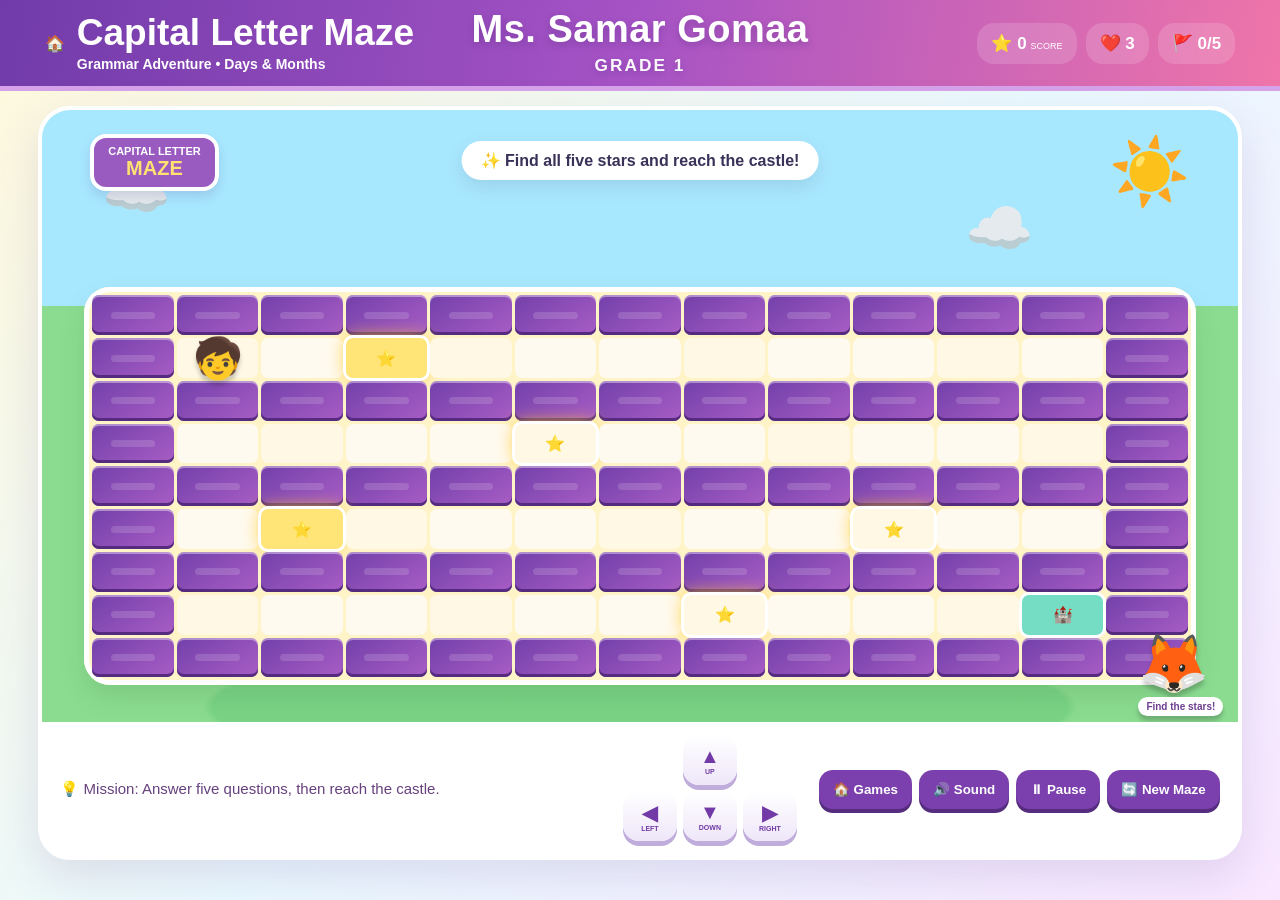
==== games/capital-letter-maze/index.html @ e2f873d1 "Add Capital Letter Maze game page" ====
<!doctype html><html lang="en"><head><meta charset="utf-8"><meta name="viewport" content="width=device-width,initial-scale=1"><title>Capital Letter Maze — Grammar Adventure</title><link rel="stylesheet" href="../../style.css"><meta name="theme-color" content="#713baa"></head><body><header class="top"><div class="brand"><a href="../../" style="color:white;text-decoration:none">🏠</a><div><h1>Capital Letter Maze</h1><p>Grammar Adventure • Days &amp; Months</p></div></div><div class="teacher-title"><div class="teacher-name">Ms. Samar Gomaa</div><div class="teacher-grade">Grade 1</div></div><div class="hud"><div>⭐ <b id="score">0</b><small>SCORE</small></div><div>❤️ <b id="lives">3</b></div><div>🚩 <b id="checkpointCount">0/5</b></div></div></header><main><section class="game-shell"><div class="scene"><div class="sky-decor">☁️</div><div class="sky-decor cloud2">☁️</div><div class="sun">☀️</div><div class="sign">CAPITAL LETTER<br><span>MAZE</span></div><div id="message" class="message">Find the stars!</div><div id="maze" class="maze"></div><div id="player" class="player">🧒</div><div class="guide">🦊<span>Find the stars!</span></div></div><div class="bottom"><div class="hint">💡 Mission: Answer five questions, then reach the castle.</div><div class="dpad"><button class="move up" data-dir="up">▲<small>UP</small></button><button class="move left" data-dir="left">◀<small>LEFT</small></button><button class="move down" data-dir="down">▼<small>DOWN</small></button><button class="move right" data-dir="right">▶<small>RIGHT</small></button></div><div class="actions"><a href="../../"><button>🏠 Games</button></a><button id="sound">🔊 Sound</button><button id="pause">⏸ Pause</button><button id="restart">🔄 New Maze</button></div></div></section></main><div id="questionModal" class="modal hidden"><div class="question-card"><div class="q-star">⭐</div><div class="q-label">GRAMMAR CHECKPOINT</div><h2 id="questionText"></h2><div id="answers" class="answers"></div><div id="feedback"></div></div></div><div id="winModal" class="modal hidden"><div class="win-card"><div class="confetti">🎉</div><div class="trophy">🏆</div><h2>MISSION COMPLETE!</h2><p>You mastered capital letters!</p><div class="final-score">⭐ <span id="finalScore">0</span> points</div><div class="stars">⭐⭐⭐⭐⭐</div><button id="again">PLAY A NEW MAZE</button><a href="../../" style="display:block;margin-top:12px;color:#7b40ad;font-weight:900">🏠 Back to Games</a></div></div><script src="../../script.js"></script></body></html>
---- style.css ----
*{box-sizing:border-box}
:root{--purple:#7740ad;--purple2:#a55bc6;--pink:#ef75a9;--cream:#fff7d9;--green:#75d486;--ink:#3a3159}
html,body{margin:0;min-height:100%;font-family:"Trebuchet MS",Arial,sans-serif;color:var(--ink)}
body{background:linear-gradient(135deg,#fff9dc,#eaf9ff 52%,#f9e7ff);overflow-x:hidden}
.letter-bg{position:fixed;inset:-8%;z-index:-1;display:flex;flex-wrap:wrap;align-content:space-around;justify-content:space-around;gap:25px 55px;font-size:clamp(50px,8vw,110px);font-weight:900;opacity:.055;transform:rotate(-8deg);pointer-events:none}
.top{min-height:86px;padding:8px 3.5vw;display:flex;align-items:center;justify-content:space-between;color:#fff;background:linear-gradient(100deg,#713baa,#a653c5,#ef75a9);box-shadow:0 5px 0 #d6a3ea;gap:12px}
.brand{display:flex;align-items:center;gap:12px}.brand h1{margin:0;font-size:clamp(22px,3vw,37px);line-height:1}.brand p{margin:5px 0 0;font-weight:800;font-size:14px}
.badge{width:56px;height:56px;border-radius:17px;background:#fff;color:#7740ad;display:grid;place-items:center;font-size:35px;font-weight:900;box-shadow:0 5px #542b7c;position:relative}.badge span{position:absolute;font-size:12px;color:#f0bf32;bottom:5px}
.teacher-title{text-align:center;position:absolute;left:50%;transform:translateX(-50%);pointer-events:none;text-shadow:0 3px 7px #542b7c55}.teacher-name{font-size:clamp(22px,3.1vw,38px);font-weight:900;letter-spacing:.5px;line-height:1.05}.teacher-grade{font-size:clamp(13px,1.35vw,18px);font-weight:900;margin-top:5px;letter-spacing:2px;text-transform:uppercase;opacity:.96}.hud{display:flex;gap:9px}.hud div{background:#ffffff25;border-radius:17px;padding:10px 14px;font-size:17px}.hud small{font-size:9px;margin-left:4px}
main{padding:20px 3vw}.game-shell{max-width:1480px;margin:auto;border:4px solid #fff;border-radius:32px;overflow:hidden;background:#fff;box-shadow:0 16px 45px #64428c26}
.scene{height:min(68vh,700px);min-height:500px;position:relative;overflow:hidden;background:linear-gradient(#a8e8ff 0 32%,#8bdc91 32% 100%)}
.scene:after{content:"";position:absolute;left:-5%;right:-5%;bottom:-15%;height:35%;background:radial-gradient(ellipse at center,#66c979 0 46%,transparent 47%);opacity:.45;z-index:1}
.sky-decor{position:absolute;z-index:2;left:5%;top:8%;font-size:55px}.cloud2{left:auto;right:17%;top:14%}.sun{position:absolute;right:4%;top:4%;z-index:2;font-size:65px}
.sign{position:absolute;z-index:4;top:4%;left:4%;background:#9a5bc1;color:#fff;border:4px solid #fff;border-radius:16px;padding:8px 14px;text-align:center;font-weight:900;font-size:11px;line-height:1.05;box-shadow:0 6px 12px #4a287026}.sign span{font-size:20px;color:#ffe270}
.message{position:absolute;z-index:20;top:5%;left:50%;transform:translateX(-50%);background:#fff;padding:10px 19px;border-radius:20px;font-weight:900;white-space:nowrap;box-shadow:0 7px 17px #4b426322}
.maze{position:absolute;z-index:5;left:3.5%;right:3.5%;top:29%;bottom:6%;display:grid;gap:3px;padding:8px;border-radius:26px;background:#fff3c8;box-shadow:0 13px 25px #39753b28,inset 0 0 0 5px #fff}
.cell{border-radius:7px;display:grid;place-items:center;font-weight:900;font-size:clamp(11px,1.25vw,19px);user-select:none}
.wall{background:linear-gradient(145deg,#7340aa,#a85dc5);box-shadow:inset 0 2px #fff6,inset 0 -3px #552b7f}.wall:after{content:"";width:55%;height:18%;background:#ffffff25;border-radius:20px}
.path{background:#fffaf0}.path:nth-child(3n){background:#fff8e4}
.checkpoint{background:#ffe477;box-shadow:0 0 0 3px #fff,0 0 18px #ffc928;animation:starPulse 1.1s infinite}.goal{background:#76ddc5;box-shadow:0 0 0 3px #fff}.start{background:#ffeab2}
@keyframes starPulse{50%{transform:scale(.9);filter:brightness(1.08)}}
.player{position:absolute;z-index:25;font-size:40px;transform:translate(-50%,-50%);transition:left .11s linear,top .11s linear;filter:drop-shadow(0 5px 2px #0003);pointer-events:none}
.guide{position:absolute;z-index:18;right:1.2%;bottom:1%;font-size:57px;filter:drop-shadow(0 5px 2px #0003)}.guide span{display:block;background:#fff;border-radius:12px;padding:4px 8px;font-size:10px;color:#6e3e90;font-weight:900}
.bottom{min-height:128px;padding:13px 18px;display:flex;align-items:center;gap:16px;background:#fff}.hint{flex:1;font-size:15px;color:#67417e}
.dpad{width:180px;height:108px;display:grid;grid-template-columns:repeat(3,56px);grid-template-rows:52px 52px;gap:4px}.move{width:54px;height:50px;border:0;border-radius:16px;background:linear-gradient(#fff,#eee6f9);color:#713aa6;font-weight:900;font-size:20px;box-shadow:0 5px #c0addb;cursor:pointer;touch-action:none}.move:active,.move.active{transform:translateY(4px);box-shadow:0 1px #c0addb}.move small{display:block;font-size:7px}.up{grid-column:2}.left{grid-column:1;grid-row:2}.down{grid-column:2;grid-row:2}.right{grid-column:3;grid-row:2}
.actions{display:flex;gap:7px}.actions button,.win-card button{border:0;border-radius:14px;background:#7b40ad;color:#fff;padding:12px 14px;font-weight:900;box-shadow:0 4px #552c7e;cursor:pointer}.actions button:active,.win-card button:active{transform:translateY(3px);box-shadow:0 1px #552c7e}
.modal{position:fixed;inset:0;z-index:100;background:#33244eaa;display:grid;place-items:center;padding:20px}.hidden{display:none}.question-card,.win-card{width:min(680px,95vw);background:#fffdf4;border:6px solid #fff;border-radius:30px;padding:28px;text-align:center;box-shadow:0 22px 60px #0005}.q-star{font-size:55px}.q-label{color:#8247ab;font-size:13px;letter-spacing:2px;font-weight:900}.question-card h2{font-size:clamp(21px,3vw,31px);margin:14px 0 20px}.answers{display:grid;grid-template-columns:1fr 1fr;gap:12px}.answer{border:3px solid #eadcf4;background:#fff;border-radius:17px;padding:15px;font-size:19px;font-weight:900;color:#43345a;cursor:pointer}.answer:hover{background:#f5eaff}.answer.correct{background:#d9f7e8;border-color:#52b988}.answer.wrong{background:#ffe0e5;border-color:#dc7886}.answer:disabled{cursor:default}#feedback{min-height:31px;margin-top:14px;font-size:17px;font-weight:900}
.win-card{position:relative}.confetti{font-size:34px}.trophy{font-size:80px}.win-card h2{color:#7b40ad;font-size:40px;margin:0}.final-score{font-size:25px;font-weight:900;margin:14px}.stars{font-size:26px;margin:10px}.win-card button{font-size:18px;padding:14px 26px}
@media(max-width:900px){.teacher-title{position:static;transform:none;order:3;width:100%;padding-top:4px}.top{flex-wrap:wrap;justify-content:center;gap:6px}.brand{margin-right:auto}.hud{margin-left:auto}.bottom{flex-wrap:wrap;justify-content:center}.hint{flex-basis:100%;text-align:center}.actions{width:100%;justify-content:center}}
@media(max-width:600px){.top{height:auto;min-height:78px}.brand p{display:none}.hud{gap:3px}.hud div{padding:7px;font-size:13px}.scene{min-height:520px}.maze{left:2%;right:2%;top:29%;bottom:13%;gap:2px}.message{font-size:11px}.answers{grid-template-columns:1fr}.sign{display:none}.guide{font-size:42px}.letters{font-size:55px}
main{padding:8px 6px 12px}.top{padding:8px 10px;min-height:74px}.brand{gap:7px;min-width:0}.badge{width:44px;height:44px;border-radius:13px;font-size:27px;box-shadow:0 4px #542b7c}.brand h1{font-size:19px;white-space:nowrap}.hud{width:100%;justify-content:center}.hud div{padding:6px 9px;border-radius:12px;font-size:12px}.hud small{font-size:7px}.game-shell{border-width:3px;border-radius:20px}.scene{height:clamp(430px,64vh,590px);min-height:430px}.sky-decor{font-size:36px;top:7%;left:4%}.cloud2{right:8%;top:12%}.sun{font-size:43px;top:3%;right:2%}.message{top:10%;max-width:88%;padding:8px 11px;font-size:10px;text-align:center;white-space:normal;line-height:1.2}.maze{left:2.5%;right:2.5%;top:24%;bottom:11%;padding:5px;border-radius:18px}.cell{font-size:clamp(8px,2.3vw,13px);border-radius:4px}.player{font-size:30px}.guide{right:1%;bottom:.5%;font-size:32px}.guide span{font-size:8px;padding:3px 5px}.bottom{min-height:0;padding:10px 8px;gap:8px}.hint{font-size:11px;line-height:1.3;padding:0 3px}.dpad{width:164px;height:92px;grid-template-columns:repeat(3,50px);grid-template-rows:43px 43px;gap:3px}.move{width:48px;height:42px;border-radius:12px;font-size:17px}.actions{display:grid;grid-template-columns:repeat(2,1fr);width:100%;gap:7px}.actions button{padding:9px 7px;font-size:12px}.modal{padding:10px}.question-card,.win-card{width:min(94vw,520px);padding:18px 13px;border-width:4px;border-radius:22px}.q-star{font-size:40px}.question-card h2{font-size:21px;margin:10px 0 14px}.answer{padding:12px 10px;font-size:16px}.win-card h2{font-size:28px}.trophy{font-size:58px}.final-score{font-size:20px}}
@media(min-width:601px) and (max-width:900px){.scene{height:min(64vh,620px);min-height:470px}}
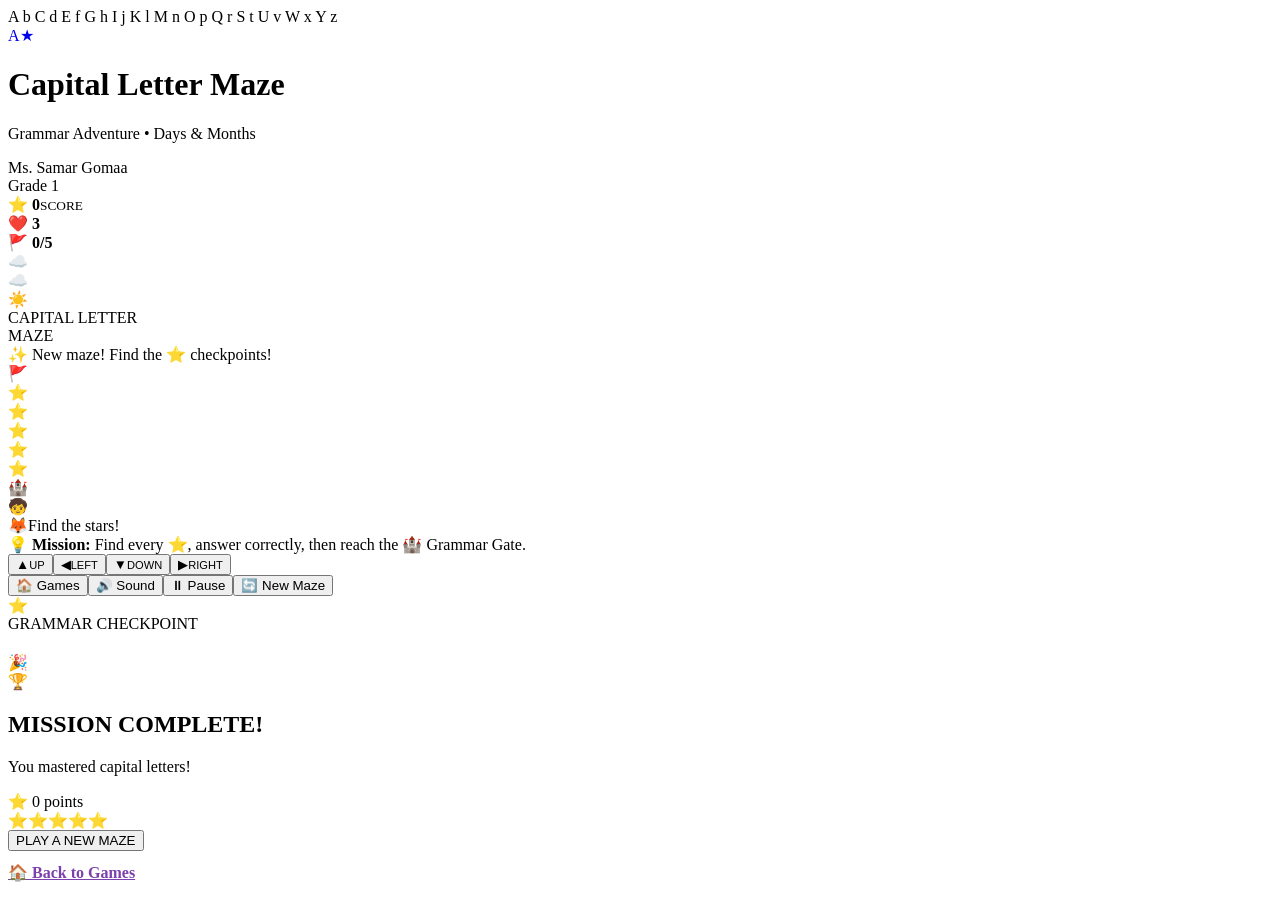
==== commit 3cfd4e46: "Add files via upload" ====
--- a/games/capital-letter-maze/index.html
+++ b/games/capital-letter-maze/index.html
@@ -1 +1,24 @@
-<!doctype html><html lang="en"><head><meta charset="utf-8"><meta name="viewport" content="width=device-width,initial-scale=1"><title>Capital Letter Maze — Grammar Adventure</title><link rel="stylesheet" href="../../style.css"><meta name="theme-color" content="#713baa"></head><body><header class="top"><div class="brand"><a href="../../" style="color:white;text-decoration:none">🏠</a><div><h1>Capital Letter Maze</h1><p>Grammar Adventure • Days &amp; Months</p></div></div><div class="teacher-title"><div class="teacher-name">Ms. Samar Gomaa</div><div class="teacher-grade">Grade 1</div></div><div class="hud"><div>⭐ <b id="score">0</b><small>SCORE</small></div><div>❤️ <b id="lives">3</b></div><div>🚩 <b id="checkpointCount">0/5</b></div></div></header><main><section class="game-shell"><div class="scene"><div class="sky-decor">☁️</div><div class="sky-decor cloud2">☁️</div><div class="sun">☀️</div><div class="sign">CAPITAL LETTER<br><span>MAZE</span></div><div id="message" class="message">Find the stars!</div><div id="maze" class="maze"></div><div id="player" class="player">🧒</div><div class="guide">🦊<span>Find the stars!</span></div></div><div class="bottom"><div class="hint">💡 Mission: Answer five questions, then reach the castle.</div><div class="dpad"><button class="move up" data-dir="up">▲<small>UP</small></button><button class="move left" data-dir="left">◀<small>LEFT</small></button><button class="move down" data-dir="down">▼<small>DOWN</small></button><button class="move right" data-dir="right">▶<small>RIGHT</small></button></div><div class="actions"><a href="../../"><button>🏠 Games</button></a><button id="sound">🔊 Sound</button><button id="pause">⏸ Pause</button><button id="restart">🔄 New Maze</button></div></div></section></main><div id="questionModal" class="modal hidden"><div class="question-card"><div class="q-star">⭐</div><div class="q-label">GRAMMAR CHECKPOINT</div><h2 id="questionText"></h2><div id="answers" class="answers"></div><div id="feedback"></div></div></div><div id="winModal" class="modal hidden"><div class="win-card"><div class="confetti">🎉</div><div class="trophy">🏆</div><h2>MISSION COMPLETE!</h2><p>You mastered capital letters!</p><div class="final-score">⭐ <span id="finalScore">0</span> points</div><div class="stars">⭐⭐⭐⭐⭐</div><button id="again">PLAY A NEW MAZE</button><a href="../../" style="display:block;margin-top:12px;color:#7b40ad;font-weight:900">🏠 Back to Games</a></div></div><script src="../../script.js"></script></body></html>+<!doctype html>
+<html lang="en">
+<head>
+<meta charset="utf-8"><meta name="viewport" content="width=device-width,initial-scale=1">
+<title>Capital Letter Maze — Grammar Adventure</title>
+<link rel="stylesheet" href="../../style.css">
+<link rel="manifest" href="../../manifest.json"><meta name="theme-color" content="#713baa"><meta name="apple-mobile-web-app-capable" content="yes"><meta name="apple-mobile-web-app-title" content="Grammar Adventure">
+</head>
+<body>
+<div class="letter-bg" aria-hidden="true">A b C d E f G h I j K l M n O p Q r S t U v W x Y z</div>
+<header class="top">
+  <div class="brand"><a href="../../" aria-label="Back to games" style="text-decoration:none"><div class="badge">A<span>★</span></div></a><div><h1>Capital Letter Maze</h1><p>Grammar Adventure • Days &amp; Months</p></div></div>
+  <div class="teacher-title"><div class="teacher-name">Ms. Samar Gomaa</div><div class="teacher-grade">Grade 1</div></div>
+  <div class="hud"><div>⭐ <b id="score">0</b><small>SCORE</small></div><div>❤️ <b id="lives">3</b></div><div>🚩 <b id="checkpointCount">0/5</b></div></div>
+</header>
+<main><section class="game-shell">
+  <div class="scene"><div class="sky-decor">☁️</div><div class="sky-decor cloud2">☁️</div><div class="sun">☀️</div><div class="sign">CAPITAL LETTER<br><span>MAZE</span></div><div id="message" class="message">Explore the maze and find all ⭐ checkpoints!</div><div id="maze" class="maze"></div><div id="player" class="player">🧒</div><div class="guide">🦊<span>Find the stars!</span></div></div>
+  <div class="bottom"><div class="hint">💡 <b>Mission:</b> Find every ⭐, answer correctly, then reach the 🏰 Grammar Gate.</div><div class="dpad"><button class="move up" data-dir="up">▲<small>UP</small></button><button class="move left" data-dir="left">◀<small>LEFT</small></button><button class="move down" data-dir="down">▼<small>DOWN</small></button><button class="move right" data-dir="right">▶<small>RIGHT</small></button></div><div class="actions"><a href="../../" style="text-decoration:none"><button type="button">🏠 Games</button></a><button id="sound">🔊 Sound</button><button id="pause">⏸ Pause</button><button id="restart">🔄 New Maze</button></div></div>
+</section></main>
+<div id="questionModal" class="modal hidden"><div class="question-card"><div class="q-star">⭐</div><div class="q-label">GRAMMAR CHECKPOINT</div><h2 id="questionText"></h2><div id="answers" class="answers"></div><div id="feedback"></div></div></div>
+<div id="winModal" class="modal hidden"><div class="win-card"><div class="confetti">🎉</div><div class="trophy">🏆</div><h2>MISSION COMPLETE!</h2><p>You mastered capital letters!</p><div class="final-score">⭐ <span id="finalScore">0</span> points</div><div class="stars">⭐⭐⭐⭐⭐</div><button id="again">PLAY A NEW MAZE</button><a href="../../" style="display:block;margin-top:12px;color:#7b40ad;font-weight:900">🏠 Back to Games</a></div></div>
+<script src="../../script.js"></script>
+<script>if('serviceWorker' in navigator){window.addEventListener('load',()=>navigator.serviceWorker.register('../../sw.js').catch(()=>{}));}</script>
+</body></html>
